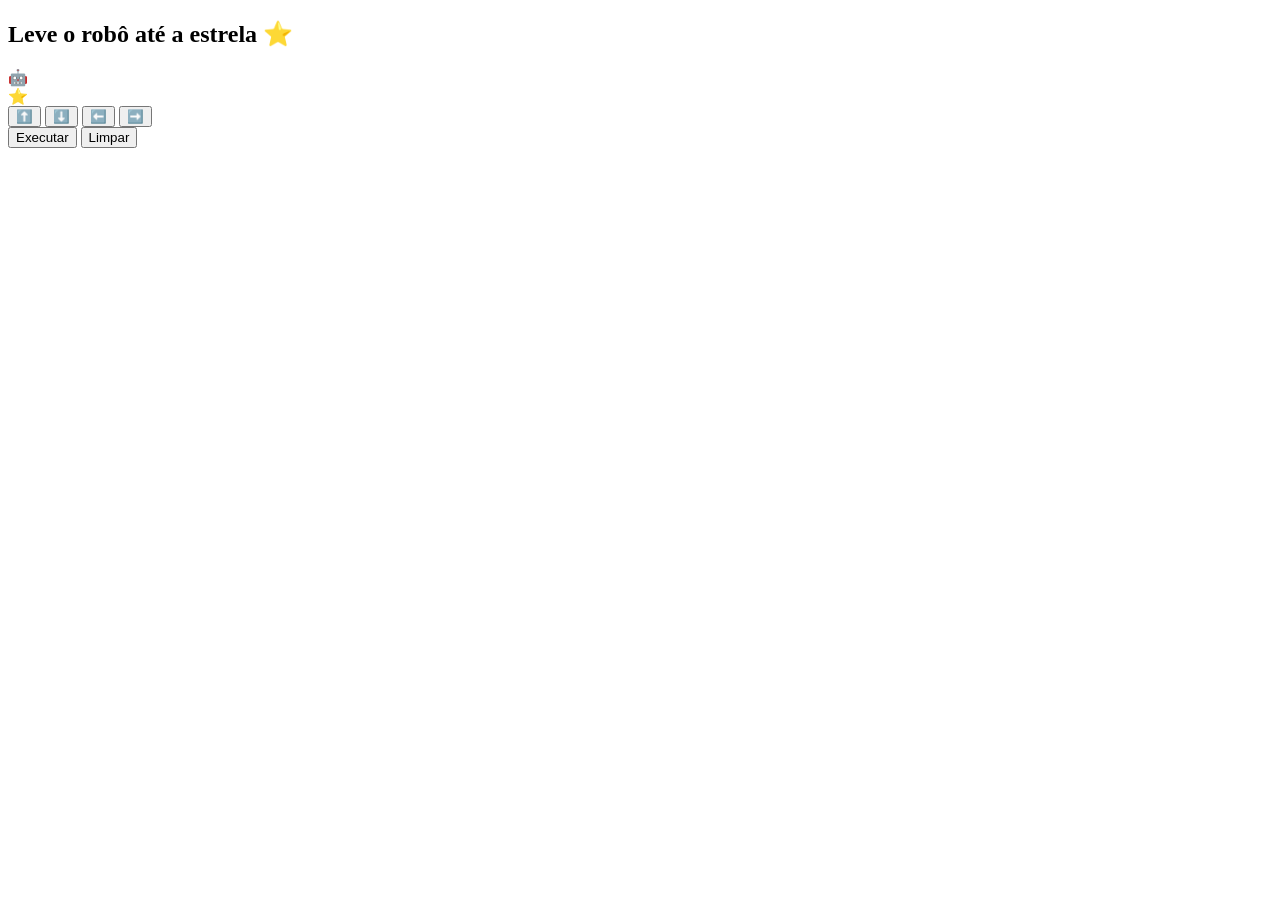
==== index2.html @ b8b6e16b "feat(core): implementar arquitetura modular e lógica inclusiva do AUTISMATH - Integração dos fundame" ====
<!DOCTYPE html>
<html lang="pt-br">
<head>
  <meta charset="UTF-8">
  <title>Nível 8 - Robô</title>
  <link rel="stylesheet" href="estilo2.css">
</head>
<body>

<div id="fase8">

  <h2>Leve o robô até a estrela ⭐</h2>

  <div class="grid">
    <div></div>
    <div></div>
    <div></div>

    <div></div>
    <div id="robo">🤖</div>
    <div></div>

    <div></div>
    <div></div>
    <div class="alvo">⭐</div>
  </div>

  <div class="controles">
  <button onclick="addComando('cima')">⬆️</button>
  <button onclick="addComando('baixo')">⬇️</button>
  <button onclick="addComando('esquerda')">⬅️</button>
  <button onclick="addComando('direita')">➡️</button>
  <br>
  <button onclick="executar()">Executar</button>
  <button onclick="limpar()">Limpar</button>
  </div>

  <div id="sequencia"></div>
  <p id="feedback"></p>

</div>

<script src="script2.js"></script>
</body>
</html>
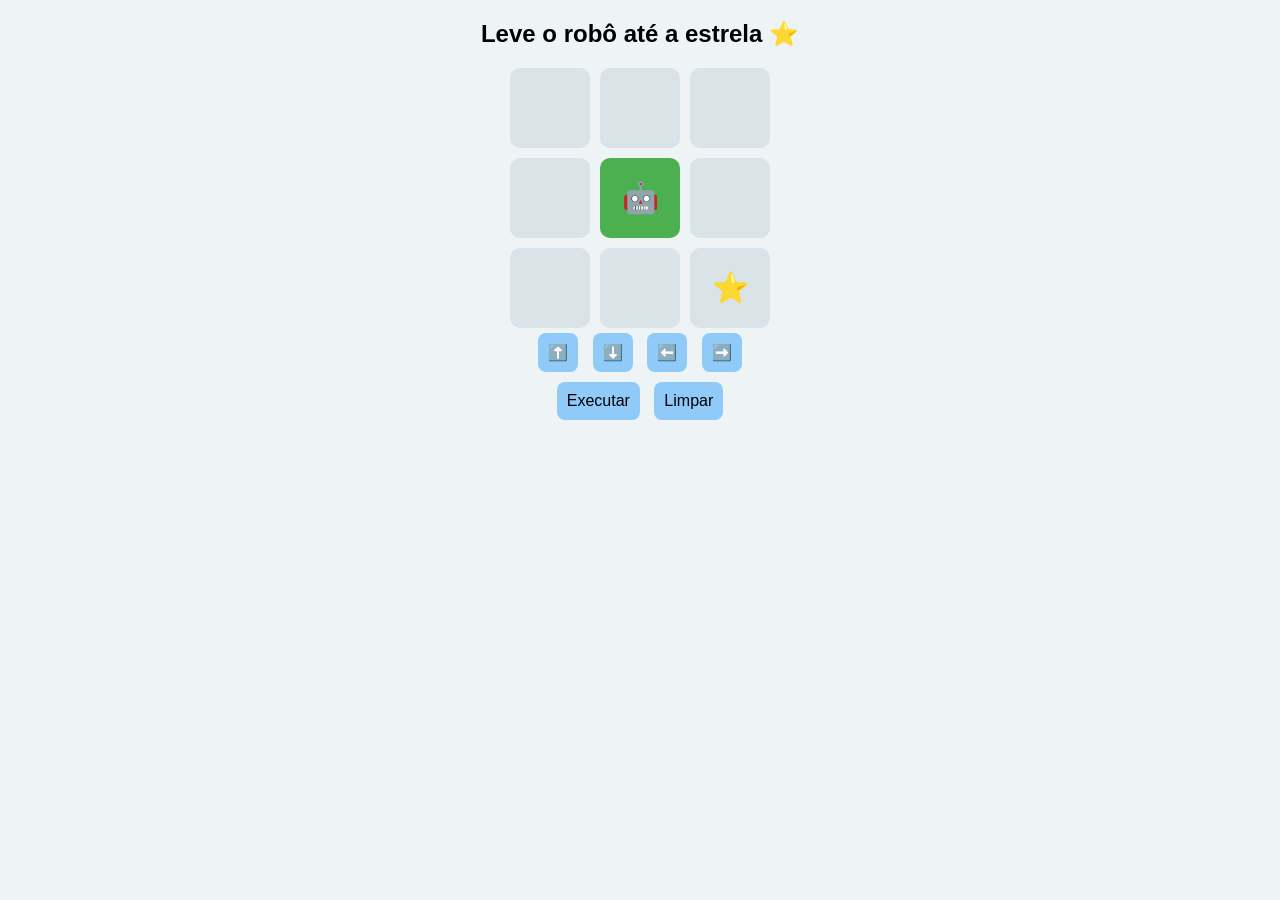
==== commit e677445e: "[Fix] Path Files" ====
--- a/index2.html
+++ b/index2.html
@@ -1,45 +1,48 @@
 <!DOCTYPE html>
 <html lang="pt-br">
+
 <head>
   <meta charset="UTF-8">
   <title>Nível 8 - Robô</title>
-  <link rel="stylesheet" href="estilo2.css">
+  <link rel="stylesheet" href="styles/style2.css">
 </head>
+
 <body>
 
-<div id="fase8">
+  <div id="fase8">
 
-  <h2>Leve o robô até a estrela ⭐</h2>
+    <h2>Leve o robô até a estrela ⭐</h2>
 
-  <div class="grid">
-    <div></div>
-    <div></div>
-    <div></div>
+    <div class="grid">
+      <div></div>
+      <div></div>
+      <div></div>
 
-    <div></div>
-    <div id="robo">🤖</div>
-    <div></div>
+      <div></div>
+      <div id="robo">🤖</div>
+      <div></div>
 
-    <div></div>
-    <div></div>
-    <div class="alvo">⭐</div>
+      <div></div>
+      <div></div>
+      <div class="alvo">⭐</div>
+    </div>
+
+    <div class="controles">
+      <button onclick="addComando('cima')">⬆️</button>
+      <button onclick="addComando('baixo')">⬇️</button>
+      <button onclick="addComando('esquerda')">⬅️</button>
+      <button onclick="addComando('direita')">➡️</button>
+      <br>
+      <button onclick="executar()">Executar</button>
+      <button onclick="limpar()">Limpar</button>
+    </div>
+
+    <div id="sequencia"></div>
+    <p id="feedback"></p>
+
   </div>
 
-  <div class="controles">
-  <button onclick="addComando('cima')">⬆️</button>
-  <button onclick="addComando('baixo')">⬇️</button>
-  <button onclick="addComando('esquerda')">⬅️</button>
-  <button onclick="addComando('direita')">➡️</button>
-  <br>
-  <button onclick="executar()">Executar</button>
-  <button onclick="limpar()">Limpar</button>
-  </div>
+  <script src="scripts/script2.js"></script>
+</body>
 
-  <div id="sequencia"></div>
-  <p id="feedback"></p>
-
-</div>
-
-<script src="script2.js"></script>
-</body>
 </html>
--- a/styles/style2.css
+++ b/styles/style2.css
@@ -0,0 +1,45 @@
+body {
+  font-family: Arial;
+  text-align: center;
+  background: #eef3f5;
+}
+
+.controles button {
+  margin: 5px;
+  padding: 10px;
+  font-size: 16px;
+  border-radius: 8px;
+  border: none;
+  background-color: #90caf9;
+  cursor: pointer;
+}
+
+.grid {
+  display: grid;
+  grid-template-columns: repeat(3, 80px);
+  grid-template-rows: repeat(3, 80px);
+  gap: 10px;
+  justify-content: center;
+}
+
+.grid div {
+  width: 80px;
+  height: 80px;
+  background: #d9e3e8;
+  border-radius: 10px;
+
+  display: flex;
+  align-items: center;
+  justify-content: center;
+
+  font-size: 30px;
+}
+
+#robo {
+  background: #4caf50;
+  color: white;
+}
+
+.alvo {
+  background: #ffd54f;
+}
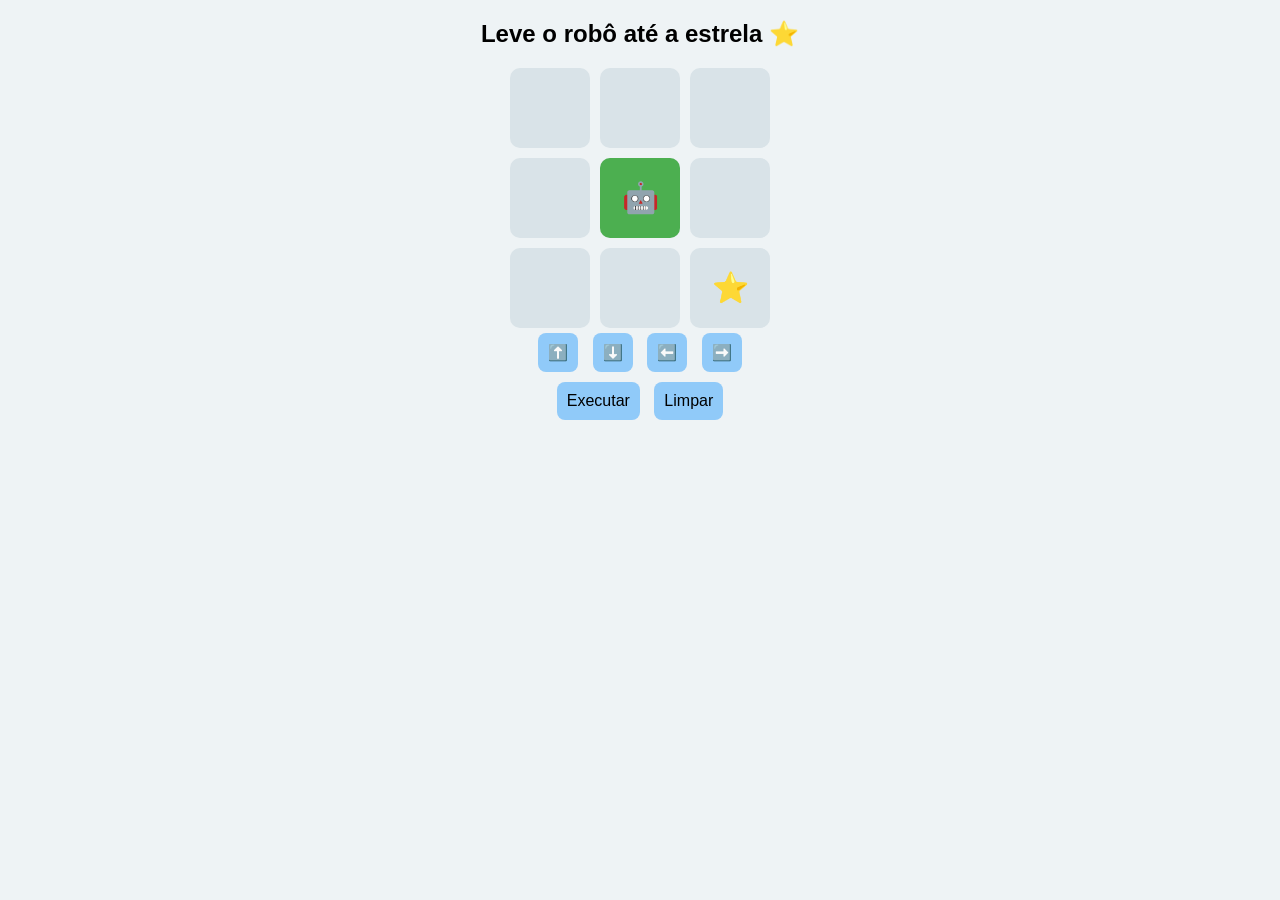
==== commit d991e99c: "[Feat] animação e voltar em funcionamento" ====
--- a/index2.html
+++ b/index2.html
@@ -17,14 +17,13 @@
       <div></div>
       <div></div>
       <div></div>
-
       <div></div>
-      <div id="robo">🤖</div>
       <div></div>
-
+      <div></div>
       <div></div>
       <div></div>
       <div class="alvo">⭐</div>
+      <div id="robo">🤖</div>
     </div>
 
     <div class="controles">
--- a/styles/style2.css
+++ b/styles/style2.css
@@ -1,3 +1,13 @@
+@keyframes pulo-arco {
+  50% {
+    transform: scale(1.2) translateY(-30px);
+  }
+}
+
+.animar-pulo {
+  animation: pulo-arco 0.4s ease-in-out;
+}
+
 body {
   font-family: Arial;
   text-align: center;
@@ -20,6 +30,9 @@
   grid-template-rows: repeat(3, 80px);
   gap: 10px;
   justify-content: center;
+  position: relative;
+  width: fit-content;
+  margin: 0 auto;
 }
 
 .grid div {
@@ -36,8 +49,22 @@
 }
 
 #robo {
+  position: absolute;
+  width: 80px;
+  height: 80px;
   background: #4caf50;
-  color: white;
+  border-radius: 10px;
+  display: flex;
+  align-items: center;
+  justify-content: center;
+  font-size: 30px;
+
+  /* suavizar movimento */
+  transition: all 0.4s ease-in-out;
+  left: 90px;
+  /* posição inicial (centro) */
+  top: 90px;
+  z-index: 10;
 }
 
 .alvo {
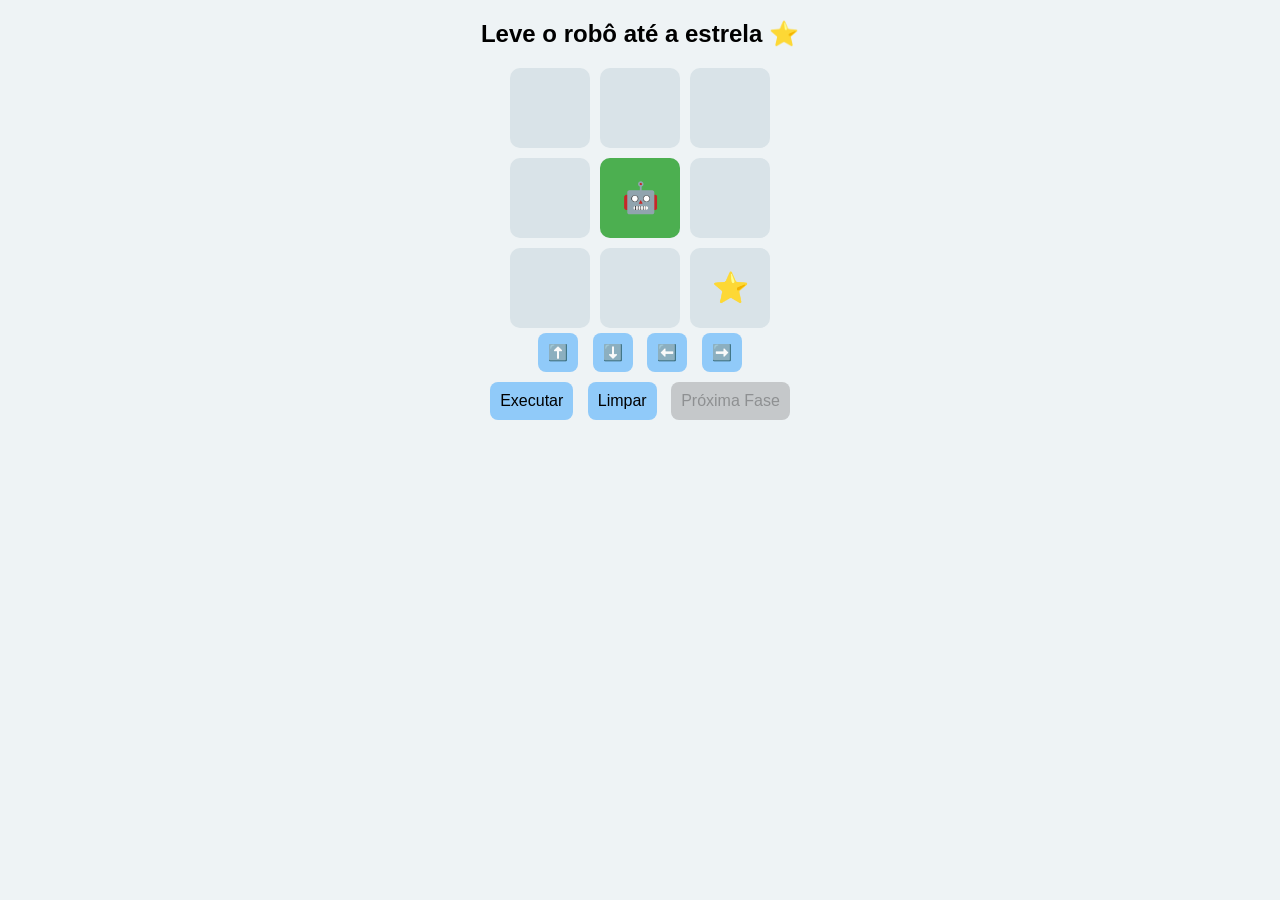
==== commit 672293b0: "[feat] Sistema de fases e reestruturação de código" ====
--- a/index2.html
+++ b/index2.html
@@ -14,16 +14,7 @@
     <h2>Leve o robô até a estrela ⭐</h2>
 
     <div class="grid">
-      <div></div>
-      <div></div>
-      <div></div>
-      <div></div>
-      <div></div>
-      <div></div>
-      <div></div>
-      <div></div>
-      <div class="alvo">⭐</div>
-      <div id="robo">🤖</div>
+      <!-- Gerado pelo JavaScript -->
     </div>
 
     <div class="controles">
@@ -34,6 +25,7 @@
       <br>
       <button onclick="executar()">Executar</button>
       <button onclick="limpar()">Limpar</button>
+      <button onclick="proximaFase()" id="proximaFase" disabled>Próxima Fase</button>
     </div>
 
     <div id="sequencia"></div>
--- a/styles/style2.css
+++ b/styles/style2.css
@@ -22,6 +22,11 @@
   border: none;
   background-color: #90caf9;
   cursor: pointer;
+}
+
+button:disabled {
+  background-color: #c5c8ca;
+  cursor: not-allowed;
 }
 
 .grid {
@@ -69,4 +74,9 @@
 
 .alvo {
   background: #ffd54f;
+}
+
+.obstaculo {
+  background: #cfd8dc !important;
+  opacity: 0.8;
 }
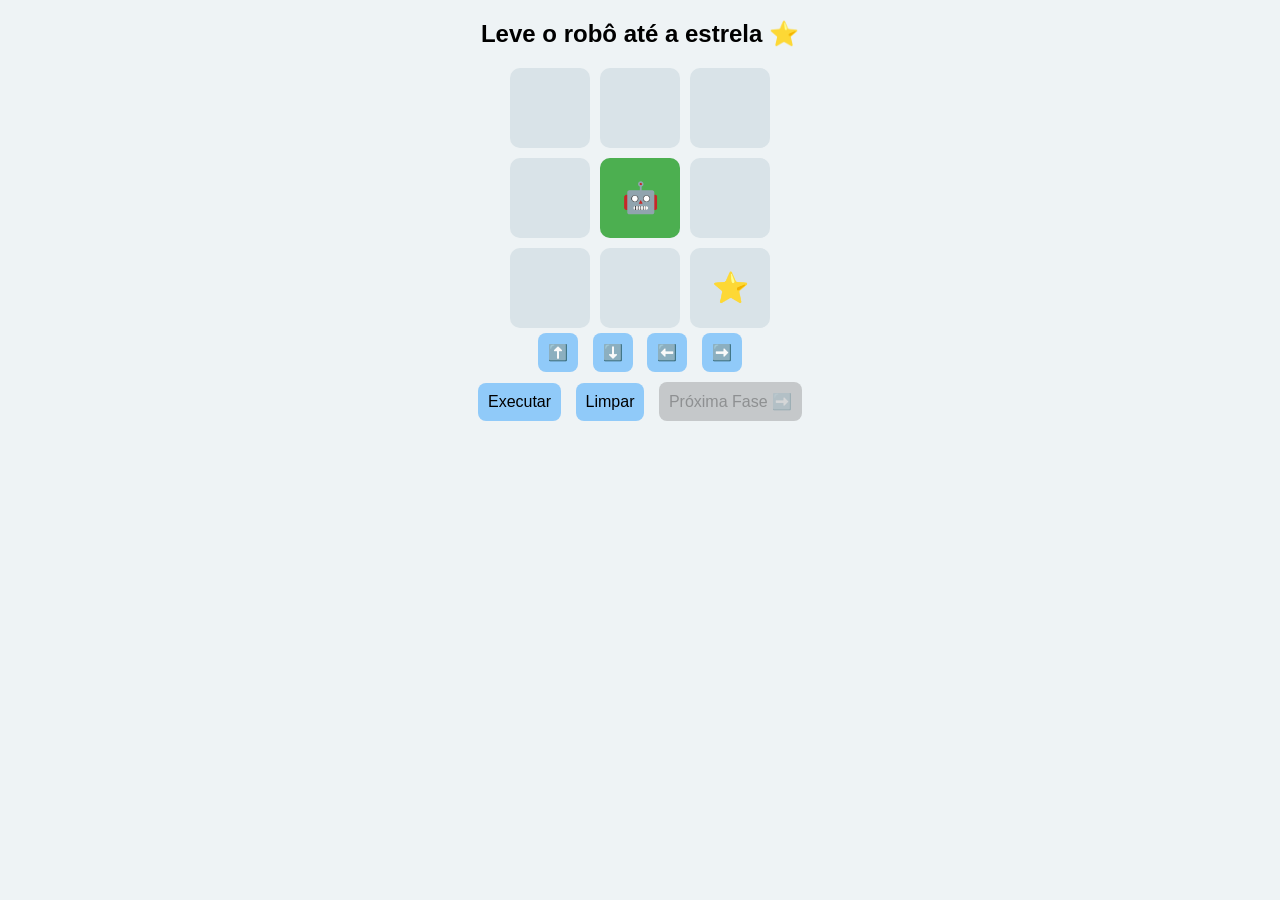
==== commit b273c17e: "Save" ====
--- a/index2.html
+++ b/index2.html
@@ -25,7 +25,7 @@
       <br>
       <button onclick="executar()">Executar</button>
       <button onclick="limpar()">Limpar</button>
-      <button onclick="proximaFase()" id="proximaFase" disabled>Próxima Fase</button>
+      <button id="proximaFase" onclick="proximaFase()" disabled>Próxima Fase ➡️</button>
     </div>
 
     <div id="sequencia"></div>
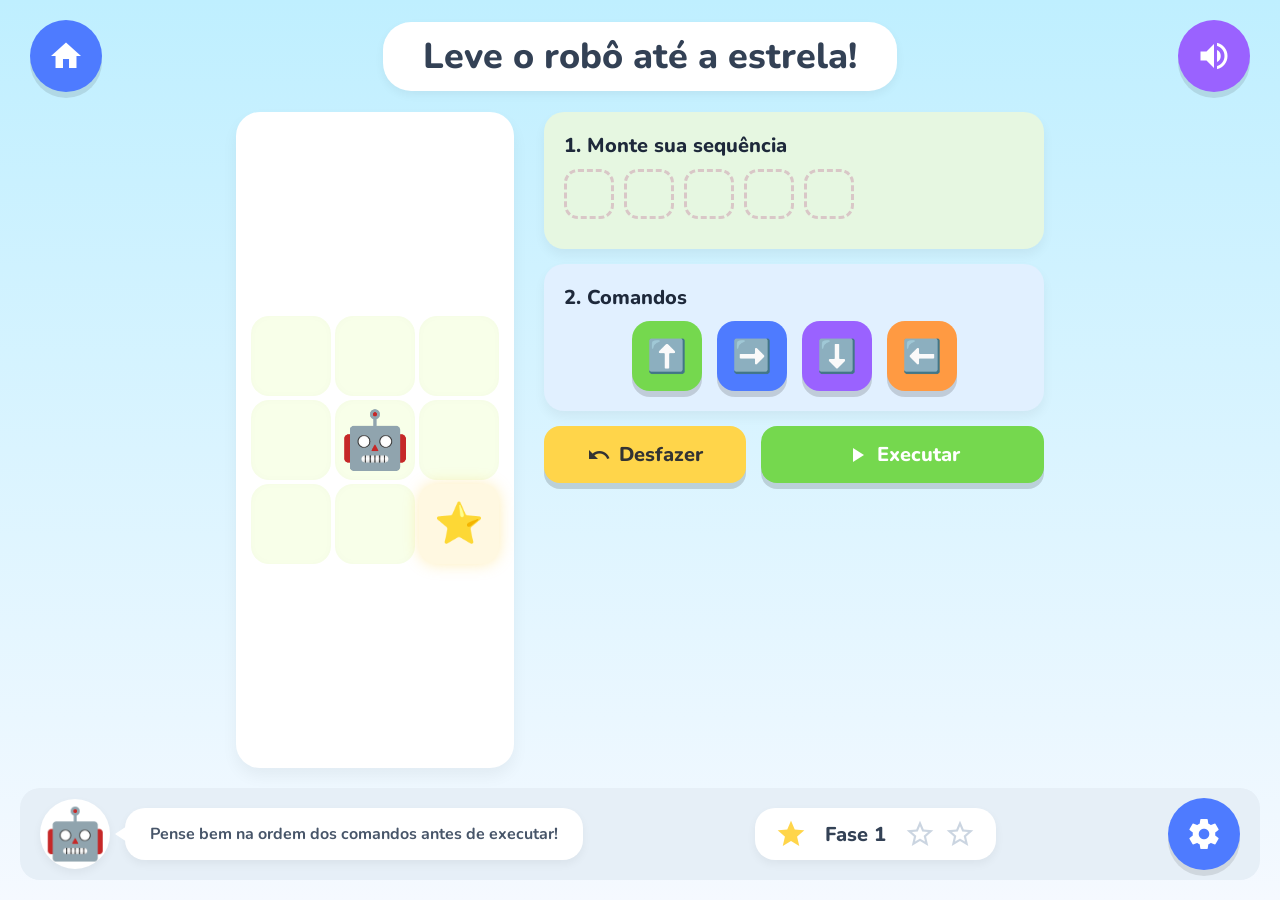
==== commit 3d987782: "[front] layout remodelação" ====
--- a/index2.html
+++ b/index2.html
@@ -3,33 +3,109 @@
 
 <head>
   <meta charset="UTF-8">
-  <title>Nível 8 - Robô</title>
+  <meta name="viewport" content="width=device-width, initial-scale=1.0">
+  <title>Nível - Robô</title>
+  
+  <!-- Fontes e Ícones -->
+  <link href="https://fonts.googleapis.com/icon?family=Material+Icons" rel="stylesheet">
+  <link href="https://fonts.googleapis.com/css2?family=Nunito:wght@600;800;900&display=swap" rel="stylesheet">
+  
   <link rel="stylesheet" href="styles/style2.css">
 </head>
 
 <body>
 
-  <div id="fase8">
+  <!-- Aviso de Orientação -->
+  <div id="aviso-orientacao">
+    <div class="icone">🔄</div>
+    <h2>Vire o dispositivo deitado</h2>
+    <p>Por favor, use a tela na horizontal (paisagem).</p>
+  </div>
 
-    <h2>Leve o robô até a estrela ⭐</h2>
+  <div class="app-wrapper">
+    
+    <!-- Cabeçalho -->
+    <header class="app-header">
+      <button class="btn-icon btn-home" onclick="window.location.href='index.html'">
+        <span class="material-icons">home</span>
+      </button>
+      <div class="title-container">
+        <h1>Leve o robô até a estrela!</h1>
+      </div>
+      <button class="btn-icon btn-sound" onclick="alert('Som ativado/desativado')">
+        <span class="material-icons">volume_up</span>
+      </button>
+    </header>
 
-    <div class="grid">
-      <!-- Gerado pelo JavaScript -->
+    <!-- Corpo Principal -->
+    <main class="main-content game-container">
+      
+      <!-- Tabuleiro Esquerda -->
+      <div class="left-panel">
+        <div class="grid">
+          <!-- Gerado pelo JavaScript -->
+        </div>
+      </div>
+
+      <!-- Painel Lateral Direita -->
+      <div class="right-panel">
+        
+        <!-- Área de Sequência -->
+        <div class="panel-section section-sequencia">
+          <h3>1. Monte sua sequência</h3>
+          <div id="sequencia-slots" class="slots-container">
+            <!-- Slots vazios gerados por JS -->
+          </div>
+        </div>
+
+        <!-- Área de Comandos -->
+        <div class="panel-section section-comandos">
+          <h3>2. Comandos</h3>
+          <div class="comandos-grid">
+            <button class="btn-cmd btn-cima" onclick="addComando('cima')">⬆️</button>
+            <button class="btn-cmd btn-direita" onclick="addComando('direita')">➡️</button>
+            <button class="btn-cmd btn-baixo" onclick="addComando('baixo')">⬇️</button>
+            <button class="btn-cmd btn-esquerda" onclick="addComando('esquerda')">⬅️</button>
+          </div>
+        </div>
+
+        <!-- Área de Ações -->
+        <div class="acoes-container">
+          <button class="btn-acao btn-desfazer" onclick="desfazer()">
+            <span class="material-icons">undo</span> Desfazer
+          </button>
+          <button class="btn-acao btn-executar" id="btn-executar" onclick="executar()">
+            <span class="material-icons">play_arrow</span> Executar
+          </button>
+        </div>
+
+        <p id="feedback"></p>
+      </div>
+    </main>
+
+    <!-- Rodapé -->
+    <footer class="app-footer">
+      <div class="mascote-container">
+        <div class="mascote-img">🤖</div>
+        <div class="dica-box">
+          Pense bem na ordem dos comandos antes de executar!
+        </div>
+      </div>
+      
+      <div class="progresso-container" id="fase-progresso">
+        <!-- Preenchido pelo JS -->
+      </div>
+      
+      <button class="btn-icon btn-settings" onclick="alert('Configurações abertas')">
+        <span class="material-icons">settings</span>
+      </button>
+    </footer>
+
+    <!-- Modal de Parabéns -->
+    <div id="modal-parabens">
+      <h2>🌟 PARABÉNS! 🌟</h2>
+      <button onclick="proximaFase()">PRÓXIMA FASE ➡️</button>
     </div>
-
-    <div class="controles">
-      <button onclick="addComando('cima')">⬆️</button>
-      <button onclick="addComando('baixo')">⬇️</button>
-      <button onclick="addComando('esquerda')">⬅️</button>
-      <button onclick="addComando('direita')">➡️</button>
-      <br>
-      <button onclick="executar()">Executar</button>
-      <button onclick="limpar()">Limpar</button>
-      <button id="proximaFase" onclick="proximaFase()" disabled>Próxima Fase ➡️</button>
-    </div>
-
-    <div id="sequencia"></div>
-    <p id="feedback"></p>
 
   </div>
 
--- a/styles/style2.css
+++ b/styles/style2.css
@@ -1,82 +1,573 @@
+:root {
+  /* Cores Principais */
+  --azul-principal: #4E7BFF;
+  --verde-principal: #75D84E;
+  --roxo-principal: #9A62FF;
+  --amarelo-principal: #FFD54A;
+  --laranja-principal: #FF9A42;
+  --fundo-app: linear-gradient(to bottom, #bfefff, #f5f9ff);
+  --fundo-grid: #f8ffe9;
+  --fundo-cards: #FFFFFF;
+  --fundo-card-seq: #e6f7e1;
+  --fundo-card-cmd: #e1f0ff;
+  
+  /* Tamanhos dinâmicos do Grid */
+  --cell-size: 80px;
+  --grid-gap: 4px;
+}
+
+@media (max-height: 700px) {
+  :root { --cell-size: 65px; --grid-gap: 4px; }
+}
+@media (max-height: 550px) {
+  :root { --cell-size: 55px; --grid-gap: 4px; }
+}
+@media (max-height: 450px) {
+  :root { --cell-size: 45px; --grid-gap: 3px; }
+}
+
+* {
+  box-sizing: border-box;
+  font-family: 'Nunito', sans-serif;
+}
+
+body {
+  margin: 0;
+  padding: 0;
+  background: var(--fundo-app);
+  height: 100vh;
+  overflow: hidden;
+  display: flex;
+  justify-content: center;
+  align-items: center;
+  color: #333;
+}
+
+/* Wrapper Geral */
+.app-wrapper {
+  display: flex;
+  flex-direction: column;
+  width: 100%;
+  height: 100%;
+  max-width: 1400px;
+  padding: 20px;
+  gap: 20px;
+}
+
+@media (max-height: 550px) {
+  .app-wrapper { padding: 10px; gap: 10px; }
+}
+
+/* Header */
+.app-header {
+  display: flex;
+  justify-content: space-between;
+  align-items: center;
+  width: 100%;
+  padding: 0 10px;
+}
+
+.btn-icon {
+  width: 72px;
+  height: 72px;
+  border-radius: 50%;
+  border: none;
+  color: white;
+  display: flex;
+  justify-content: center;
+  align-items: center;
+  cursor: pointer;
+  box-shadow: 0 6px 0 rgba(0,0,0,0.1);
+  transition: all 0.2s ease;
+}
+
+@media (max-height: 550px) {
+  .btn-icon { width: 56px; height: 56px; box-shadow: 0 4px 0 rgba(0,0,0,0.1); }
+}
+
+.btn-icon .material-icons {
+  font-size: 36px;
+}
+@media (max-height: 550px) {
+  .btn-icon .material-icons { font-size: 28px; }
+}
+
+.btn-icon:hover { transform: scale(1.05); }
+.btn-icon:active { transform: scale(0.97) translateY(4px); box-shadow: 0 2px 0 rgba(0,0,0,0.1); }
+
+.btn-home { background: var(--azul-principal); }
+.btn-sound { background: var(--roxo-principal); }
+.btn-settings { background: var(--azul-principal); }
+
+.title-container {
+  background: white;
+  border-radius: 28px;
+  padding: 10px 40px;
+  box-shadow: 0 4px 10px rgba(0,0,0,0.05);
+}
+
+@media (max-height: 550px) {
+  .title-container { padding: 5px 20px; border-radius: 20px; }
+}
+
+h1 {
+  margin: 0;
+  font-size: 36px;
+  font-weight: 800;
+  color: #334155;
+}
+
+@media (max-height: 550px) {
+  h1 { font-size: 24px; }
+}
+
+/* Corpo Principal (Grid Lateral) */
+.main-content {
+  display: flex;
+  flex: 1;
+  gap: 30px;
+  justify-content: center;
+  align-items: stretch;
+  min-height: 0;
+}
+
+@media (max-height: 550px) {
+  .main-content { gap: 15px; }
+}
+
+/* Grid Esquerda */
+.left-panel {
+  display: flex;
+  justify-content: center;
+  align-items: center;
+  background: white;
+  padding: 15px;
+  border-radius: 24px;
+  box-shadow: 0 8px 16px rgba(0,0,0,0.05);
+}
+
+.grid {
+  display: grid;
+  gap: var(--grid-gap);
+  background: white;
+  position: relative;
+}
+
+.grid div {
+  width: var(--cell-size);
+  height: var(--cell-size);
+  background: var(--fundo-grid);
+  border-radius: 18px;
+  display: flex;
+  align-items: center;
+  justify-content: center;
+  font-size: calc(var(--cell-size) * 0.5);
+  box-shadow: inset 0 0 10px rgba(0,0,0,0.02);
+}
+
+#robo {
+  position: absolute;
+  width: var(--cell-size);
+  height: var(--cell-size);
+  background: transparent;
+  display: flex;
+  align-items: center;
+  justify-content: center;
+  font-size: calc(var(--cell-size) * 0.7);
+  transition: all 0.3s cubic-bezier(0.25, 1, 0.5, 1);
+  z-index: 10;
+  box-shadow: none;
+}
+
+.alvo {
+  background: #fff8e1 !important;
+  box-shadow: 0 0 15px rgba(255, 213, 74, 0.4) !important;
+}
+
+.obstaculo {
+  background: var(--fundo-grid) !important;
+  font-size: calc(var(--cell-size) * 0.6) !important;
+}
+
+/* Painel Direita */
+.right-panel {
+  display: flex;
+  flex-direction: column;
+  gap: 15px;
+  max-width: 500px;
+  width: 100%;
+}
+
+@media (max-height: 550px) {
+  .right-panel { gap: 8px; }
+}
+
+.panel-section {
+  background: var(--fundo-cards);
+  border-radius: 20px;
+  padding: 20px;
+  box-shadow: 0 6px 12px rgba(0,0,0,0.05);
+  display: flex;
+  flex-direction: column;
+  gap: 10px;
+}
+
+@media (max-height: 550px) {
+  .panel-section { padding: 12px; border-radius: 16px; }
+}
+
+.section-sequencia { background: var(--fundo-card-seq); }
+.section-comandos { background: var(--fundo-card-cmd); }
+
+.panel-section h3 {
+  margin: 0;
+  font-size: 20px;
+  font-weight: 800;
+  color: #1e293b;
+  text-align: left;
+}
+
+@media (max-height: 550px) {
+  .panel-section h3 { font-size: 16px; }
+}
+
+/* Slots Sequência */
+.slots-container {
+  display: flex;
+  gap: 10px;
+  flex-wrap: wrap;
+  min-height: 60px;
+}
+
+.slot {
+  width: 50px;
+  height: 50px;
+  border: 3px dashed #d9c7c7;
+  border-radius: 14px;
+  display: flex;
+  justify-content: center;
+  align-items: center;
+  background: transparent;
+  font-size: 28px;
+}
+
+@media (max-height: 550px) {
+  .slot { width: 40px; height: 40px; font-size: 22px; border-radius: 10px; }
+  .slots-container { min-height: 40px; gap: 6px; }
+}
+
+.slot.preenchido {
+  border-style: solid;
+  border-color: transparent;
+  box-shadow: 0 4px 0 rgba(0,0,0,0.1);
+  color: white;
+}
+
+/* Cores dinâmicas para os slots preenchidos (baseado no tipo) */
+.slot.cmd-cima { background: var(--verde-principal); }
+.slot.cmd-direita { background: var(--azul-principal); }
+.slot.cmd-baixo { background: var(--roxo-principal); }
+.slot.cmd-esquerda { background: var(--laranja-principal); }
+
+/* Botoes Comandos */
+.comandos-grid {
+  display: flex;
+  gap: 15px;
+  justify-content: center;
+}
+
+@media (max-height: 550px) {
+  .comandos-grid { gap: 10px; }
+}
+
+.btn-cmd {
+  width: 70px;
+  height: 70px;
+  border-radius: 18px;
+  border: none;
+  font-size: 32px;
+  color: white;
+  cursor: pointer;
+  box-shadow: 0 6px 0 rgba(0,0,0,0.15);
+  transition: all 0.2s ease;
+  display: flex;
+  justify-content: center;
+  align-items: center;
+}
+
+@media (max-height: 550px) {
+  .btn-cmd { width: 50px; height: 50px; border-radius: 14px; font-size: 24px; box-shadow: 0 4px 0 rgba(0,0,0,0.15); }
+}
+
+.btn-cmd:hover { transform: scale(1.05); }
+.btn-cmd:active { transform: scale(0.95) translateY(4px); box-shadow: 0 2px 0 rgba(0,0,0,0.15); }
+
+.btn-cima { background: var(--verde-principal); }
+.btn-direita { background: var(--azul-principal); }
+.btn-baixo { background: var(--roxo-principal); }
+.btn-esquerda { background: var(--laranja-principal); }
+
+/* Botoes Ação */
+.acoes-container {
+  display: flex;
+  gap: 15px;
+  justify-content: space-between;
+}
+
+.btn-acao {
+  display: flex;
+  align-items: center;
+  justify-content: center;
+  gap: 8px;
+  border-radius: 16px;
+  border: none;
+  font-size: 20px;
+  font-weight: 800;
+  padding: 15px 20px;
+  color: #333;
+  cursor: pointer;
+  box-shadow: 0 6px 0 rgba(0,0,0,0.15);
+  transition: all 0.2s ease;
+}
+
+@media (max-height: 550px) {
+  .btn-acao { padding: 10px 15px; font-size: 16px; border-radius: 12px; box-shadow: 0 4px 0 rgba(0,0,0,0.15); }
+}
+
+.btn-acao:hover { transform: scale(1.05); }
+.btn-acao:active { transform: scale(0.97) translateY(4px); box-shadow: 0 2px 0 rgba(0,0,0,0.15); }
+
+.btn-desfazer {
+  background: var(--amarelo-principal);
+  flex: 0.8;
+}
+
+.btn-executar {
+  background: var(--verde-principal);
+  color: white;
+  flex: 1.2;
+}
+
+/* Rodapé */
+.app-footer {
+  display: flex;
+  justify-content: space-between;
+  align-items: center;
+  background: #e6eff7;
+  padding: 10px 20px;
+  border-radius: 20px;
+}
+
+@media (max-height: 550px) {
+  .app-footer { padding: 5px 15px; border-radius: 15px; }
+}
+
+.mascote-container {
+  display: flex;
+  align-items: center;
+  gap: 15px;
+}
+
+.mascote-img {
+  font-size: 50px;
+  background: white;
+  border-radius: 50%;
+  width: 70px;
+  height: 70px;
+  display: flex;
+  justify-content: center;
+  align-items: center;
+  box-shadow: 0 4px 10px rgba(0,0,0,0.05);
+}
+
+@media (max-height: 550px) {
+  .mascote-img { font-size: 35px; width: 50px; height: 50px; }
+}
+
+.dica-box {
+  background: white;
+  padding: 15px 25px;
+  border-radius: 20px;
+  font-weight: 700;
+  font-size: 16px;
+  color: #475569;
+  position: relative;
+  box-shadow: 0 4px 10px rgba(0,0,0,0.05);
+}
+
+@media (max-height: 550px) {
+  .dica-box { padding: 8px 15px; font-size: 14px; border-radius: 15px; }
+}
+
+/* Seta do balão de dica */
+.dica-box::before {
+  content: '';
+  position: absolute;
+  left: -10px;
+  top: 50%;
+  transform: translateY(-50%);
+  border-width: 10px 15px 10px 0;
+  border-style: solid;
+  border-color: transparent white transparent transparent;
+}
+
+.progresso-container {
+  display: flex;
+  align-items: center;
+  gap: 8px;
+  background: white;
+  padding: 10px 20px;
+  border-radius: 20px;
+  box-shadow: 0 4px 10px rgba(0,0,0,0.05);
+}
+
+@media (max-height: 550px) {
+  .progresso-container { padding: 6px 15px; border-radius: 15px; }
+}
+
+.progresso-container .material-icons {
+  font-size: 32px;
+}
+
+@media (max-height: 550px) {
+  .progresso-container .material-icons { font-size: 24px; }
+}
+
+.estrela-preenchida { color: var(--amarelo-principal); }
+.estrela-vazia { color: #cbd5e1; }
+
+#fase-texto {
+  font-weight: 800;
+  font-size: 20px;
+  margin: 0 10px;
+  color: #334155;
+}
+
+@media (max-height: 550px) {
+  #fase-texto { font-size: 16px; margin: 0 5px; }
+}
+
+/* Animações e Auxiliares */
+#feedback {
+  text-align: center;
+  font-weight: bold;
+  font-size: 18px;
+  color: var(--azul-principal);
+  margin: 0;
+}
+
+@keyframes shake {
+  0%, 100% { transform: translateX(0); }
+  25% { transform: translateX(-10px); }
+  75% { transform: translateX(10px); }
+}
+.tremer { animation: shake 0.3s ease-in-out; }
+
+/* Balões */
+.balao {
+  position: fixed;
+  bottom: -100px;
+  width: 50px;
+  height: 70px;
+  background: #ff5252;
+  border-radius: 50%;
+  cursor: pointer;
+  z-index: 1000;
+  animation: subir 5s linear forwards;
+}
+
+@keyframes subir {
+  0% { transform: translateY(0); }
+  100% { transform: translateY(calc(-100vh + 100px)); }
+}
+
+.estouro {
+  transform: scale(3);
+  opacity: 0 !important;
+  transition: 0.2s;
+}
+
+/* Modal de Parabéns */
+#modal-parabens {
+  display: none;
+  position: fixed;
+  top: 50%; left: 50%;
+  transform: translate(-50%, -50%);
+  background: white;
+  padding: 40px;
+  border: 5px solid var(--amarelo-principal);
+  border-radius: 30px;
+  z-index: 2000;
+  text-align: center;
+  box-shadow: 0 0 50px rgba(0,0,0,0.5);
+  min-width: 350px;
+}
+
+#modal-parabens h2 { color: var(--verde-principal); font-size: 40px; margin: 0; }
+#modal-parabens button { 
+  margin-top: 30px; 
+  padding: 15px 30px; 
+  font-size: 22px; 
+  border-radius: 16px;
+  background: var(--azul-principal);
+  color: white;
+  border: none;
+  font-weight: 800;
+  cursor: pointer;
+  box-shadow: 0 6px 0 rgba(0,0,0,0.15);
+}
+
+/* Aviso de Orientação - Celular em Pé */
+#aviso-orientacao {
+  display: none;
+  position: fixed;
+  top: 0; left: 0;
+  width: 100vw; height: 100vh;
+  background: var(--azul-principal);
+  color: white;
+  z-index: 99999;
+  flex-direction: column;
+  justify-content: center;
+  align-items: center;
+  text-align: center;
+  padding: 20px;
+  box-sizing: border-box;
+}
+
+#aviso-orientacao .icone {
+  font-size: 80px;
+  margin-bottom: 20px;
+  animation: girar 2s infinite ease-in-out;
+}
+
+#aviso-orientacao h2 {
+  font-size: 28px;
+  margin: 10px 0;
+  color: white;
+}
+
+#aviso-orientacao p {
+  font-size: 18px;
+  opacity: 0.9;
+}
+
+@keyframes girar {
+  0%, 100% { transform: rotate(0deg); }
+  50% { transform: rotate(-90deg); }
+}
+
+@media (max-aspect-ratio: 1/1) {
+  #aviso-orientacao {
+    display: flex !important;
+  }
+}
+
 @keyframes pulo-arco {
   50% {
-    transform: scale(1.2) translateY(-30px);
+    transform: scale(1.1) translateY(-15px);
   }
 }
 
 .animar-pulo {
   animation: pulo-arco 0.4s ease-in-out;
-}
-
-body {
-  font-family: Arial;
-  text-align: center;
-  background: #eef3f5;
-}
-
-.controles button {
-  margin: 5px;
-  padding: 10px;
-  font-size: 16px;
-  border-radius: 8px;
-  border: none;
-  background-color: #90caf9;
-  cursor: pointer;
-}
-
-button:disabled {
-  background-color: #c5c8ca;
-  cursor: not-allowed;
-}
-
-.grid {
-  display: grid;
-  grid-template-columns: repeat(3, 80px);
-  grid-template-rows: repeat(3, 80px);
-  gap: 10px;
-  justify-content: center;
-  position: relative;
-  width: fit-content;
-  margin: 0 auto;
-}
-
-.grid div {
-  width: 80px;
-  height: 80px;
-  background: #d9e3e8;
-  border-radius: 10px;
-
-  display: flex;
-  align-items: center;
-  justify-content: center;
-
-  font-size: 30px;
-}
-
-#robo {
-  position: absolute;
-  width: 80px;
-  height: 80px;
-  background: #4caf50;
-  border-radius: 10px;
-  display: flex;
-  align-items: center;
-  justify-content: center;
-  font-size: 30px;
-
-  /* suavizar movimento */
-  transition: all 0.4s ease-in-out;
-  left: 90px;
-  /* posição inicial (centro) */
-  top: 90px;
-  z-index: 10;
-}
-
-.alvo {
-  background: #ffd54f;
-}
-
-.obstaculo {
-  background: #cfd8dc !important;
-  opacity: 0.8;
 }
